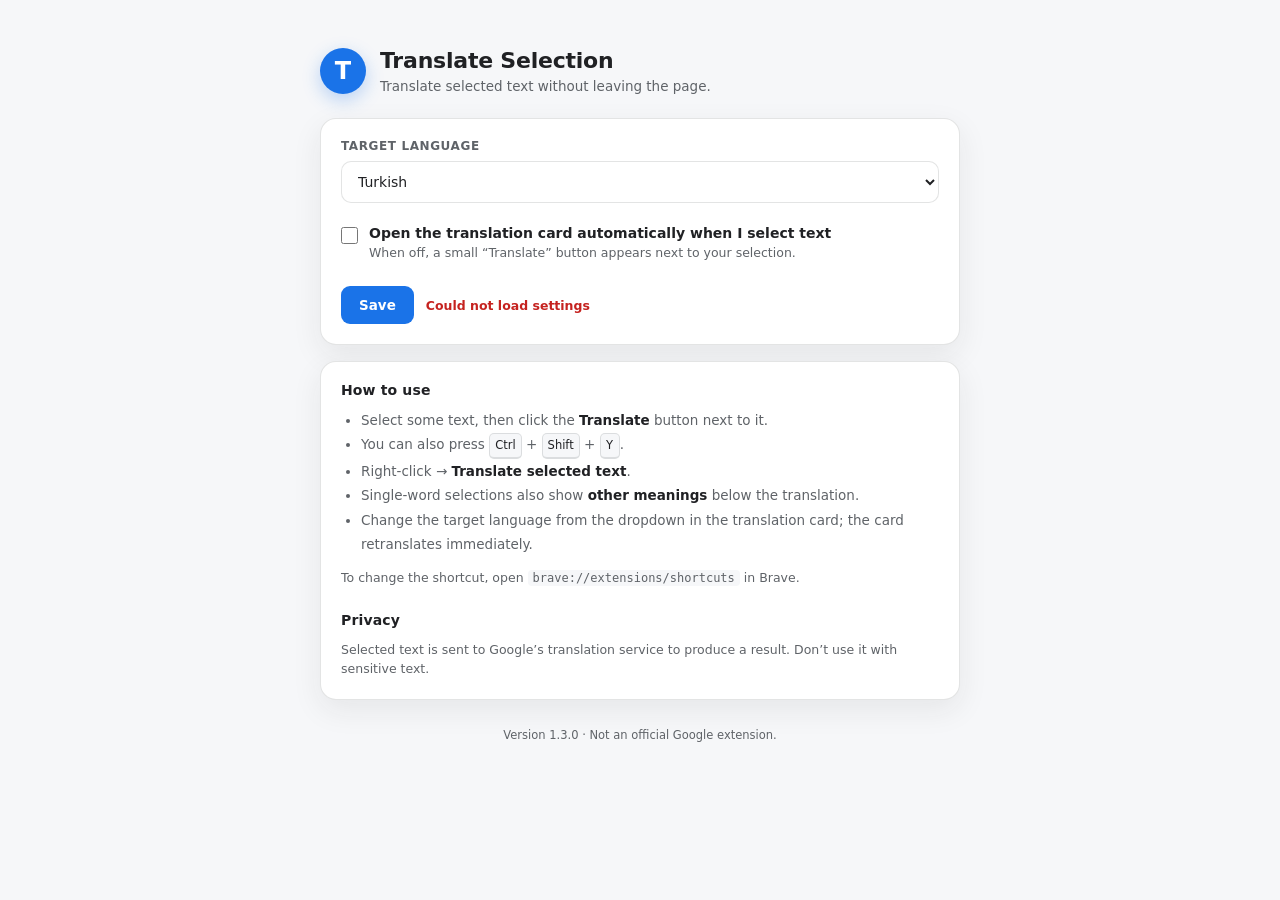
==== options.html @ 26d87099 "Add quick target language switching from the translation card (v1.3.0)" ====
<!doctype html>
<html lang="en">
  <head>
    <meta charset="utf-8" />
    <meta name="viewport" content="width=device-width, initial-scale=1" />
    <title>Translate Selection — Settings</title>
    <link rel="stylesheet" href="options.css" />
  </head>
  <body>
    <main class="wrap">
      <header class="hero">
        <div class="logo" aria-hidden="true">T</div>
        <div>
          <h1>Translate Selection</h1>
          <p>Translate selected text without leaving the page.</p>
        </div>
      </header>

      <section class="card">
        <label class="field" for="targetLang">
          <span class="field-label">Target language</span>
          <select id="targetLang"></select>
        </label>

        <label class="check">
          <input id="autoTranslate" type="checkbox" />
          <span>
            <span class="check-title">
              Open the translation card automatically when I select text
            </span>
            <span class="check-hint">
              When off, a small “Translate” button appears next to your selection.
            </span>
          </span>
        </label>

        <div class="actions">
          <button id="save" class="save" type="button">Save</button>
          <span id="status" class="status" role="status" aria-live="polite"></span>
        </div>
      </section>

      <section class="card help">
        <h2>How to use</h2>
        <ul>
          <li>Select some text, then click the <strong>Translate</strong> button next to it.</li>
          <li>
            You can also press <kbd>Ctrl</kbd> + <kbd>Shift</kbd> + <kbd>Y</kbd>.
          </li>
          <li>Right-click → <strong>Translate selected text</strong>.</li>
          <li>
            Single-word selections also show <strong>other meanings</strong> below
            the translation.
          </li>
          <li>
            Change the target language from the dropdown in the translation
            card; the card retranslates immediately.
          </li>
        </ul>
        <p class="note">
          To change the shortcut, open
          <code>brave://extensions/shortcuts</code> in Brave.
        </p>

        <h2>Privacy</h2>
        <p class="note">
          Selected text is sent to Google’s translation service to produce a
          result. Don’t use it with sensitive text.
        </p>
      </section>

      <footer class="foot">
        Version 1.3.0 · Not an official Google extension.
      </footer>
    </main>

    <script src="languages.js"></script>
    <script src="options.js"></script>
  </body>
</html>
---- options.css ----
:root {
  color-scheme: light dark;
  --bg: #f6f7f9;
  --card: #ffffff;
  --text: #202124;
  --muted: #5f6368;
  --border: rgba(60, 64, 67, 0.14);
  --accent: #1a73e8;
  --accent-strong: #1765cc;
  --shadow: 0 10px 30px rgba(32, 33, 36, 0.08);
}

@media (prefers-color-scheme: dark) {
  :root {
    --bg: #17181a;
    --card: #202124;
    --text: #e8eaed;
    --muted: #9aa0a6;
    --border: rgba(255, 255, 255, 0.12);
    --accent: #8ab4f8;
    --accent-strong: #aecbfa;
    --shadow: 0 10px 30px rgba(0, 0, 0, 0.4);
  }
}

* {
  box-sizing: border-box;
}

body {
  margin: 0;
  background: var(--bg);
  color: var(--text);
  font-family: "Segoe UI", system-ui, -apple-system, Roboto, Arial, sans-serif;
  -webkit-font-smoothing: antialiased;
}

.wrap {
  width: min(640px, calc(100% - 32px));
  margin: 0 auto;
  padding: 48px 0 64px;
}

.hero {
  display: flex;
  align-items: center;
  gap: 14px;
  margin-bottom: 24px;
}

.logo {
  display: grid;
  place-items: center;
  width: 46px;
  height: 46px;
  flex: none;
  border-radius: 50%;
  background: var(--accent);
  color: #fff;
  font-size: 24px;
  font-weight: 700;
  box-shadow: 0 6px 18px rgba(26, 115, 232, 0.28);
}

.hero h1 {
  margin: 0 0 3px;
  font-size: 22px;
  line-height: 1.2;
  letter-spacing: -0.01em;
}

.hero p {
  margin: 0;
  color: var(--muted);
  font-size: 13.5px;
}

.card {
  margin-bottom: 16px;
  padding: 20px;
  border: 1px solid var(--border);
  border-radius: 16px;
  background: var(--card);
  box-shadow: var(--shadow);
}

.field {
  display: block;
}

.field-label {
  display: block;
  margin-bottom: 8px;
  color: var(--muted);
  font-size: 12px;
  font-weight: 700;
  letter-spacing: 0.05em;
  text-transform: uppercase;
}

select {
  width: 100%;
  height: 42px;
  padding: 0 12px;
  border: 1px solid var(--border);
  border-radius: 10px;
  background: var(--card);
  color: var(--text);
  font: inherit;
  font-size: 14px;
  outline: none;
  cursor: pointer;
}

select:focus-visible {
  border-color: var(--accent);
  box-shadow: 0 0 0 3px rgba(26, 115, 232, 0.16);
}

.check {
  display: flex;
  align-items: flex-start;
  gap: 11px;
  margin-top: 22px;
  cursor: pointer;
}

.check input {
  width: 17px;
  height: 17px;
  margin: 2px 0 0;
  accent-color: var(--accent);
  flex: none;
  cursor: pointer;
}

.check-title {
  display: block;
  font-size: 14px;
  font-weight: 600;
}

.check-hint {
  display: block;
  margin-top: 3px;
  color: var(--muted);
  font-size: 12.5px;
  line-height: 1.45;
}

.actions {
  display: flex;
  align-items: center;
  gap: 12px;
  margin-top: 24px;
}

.save {
  height: 38px;
  padding: 0 18px;
  border: 0;
  border-radius: 9px;
  background: var(--accent);
  color: #fff;
  font: inherit;
  font-size: 13.5px;
  font-weight: 600;
  cursor: pointer;
  transition: background-color 0.15s ease, transform 0.1s ease;
}

.save:hover {
  background: var(--accent-strong);
}

.save:active {
  transform: scale(0.98);
}

.save:disabled {
  opacity: 0.6;
  cursor: default;
}

.save:focus-visible {
  outline: 2px solid var(--accent);
  outline-offset: 3px;
}

.status {
  color: #188038;
  font-size: 12.5px;
  font-weight: 600;
  opacity: 0;
  transition: opacity 0.18s ease;
}

.status.show {
  opacity: 1;
}

.status.error {
  color: #c5221f;
}

.help h2 {
  margin: 0 0 10px;
  font-size: 14px;
  letter-spacing: 0.01em;
}

.help h2:not(:first-child) {
  margin-top: 24px;
}

.help ul {
  margin: 0;
  padding-left: 20px;
  color: var(--muted);
  font-size: 13.5px;
  line-height: 1.8;
}

.help strong {
  color: var(--text);
}

kbd {
  display: inline-block;
  min-width: 20px;
  padding: 1px 5px;
  border: 1px solid var(--border);
  border-bottom-width: 2px;
  border-radius: 5px;
  background: var(--bg);
  color: var(--text);
  font-family: inherit;
  font-size: 11.5px;
  text-align: center;
}

code {
  padding: 1px 5px;
  border-radius: 4px;
  background: var(--bg);
  font-family: ui-monospace, Consolas, monospace;
  font-size: 12px;
}

.note {
  margin: 12px 0 0;
  color: var(--muted);
  font-size: 12.5px;
  line-height: 1.55;
}

.foot {
  margin-top: 28px;
  color: var(--muted);
  font-size: 11.5px;
  text-align: center;
}
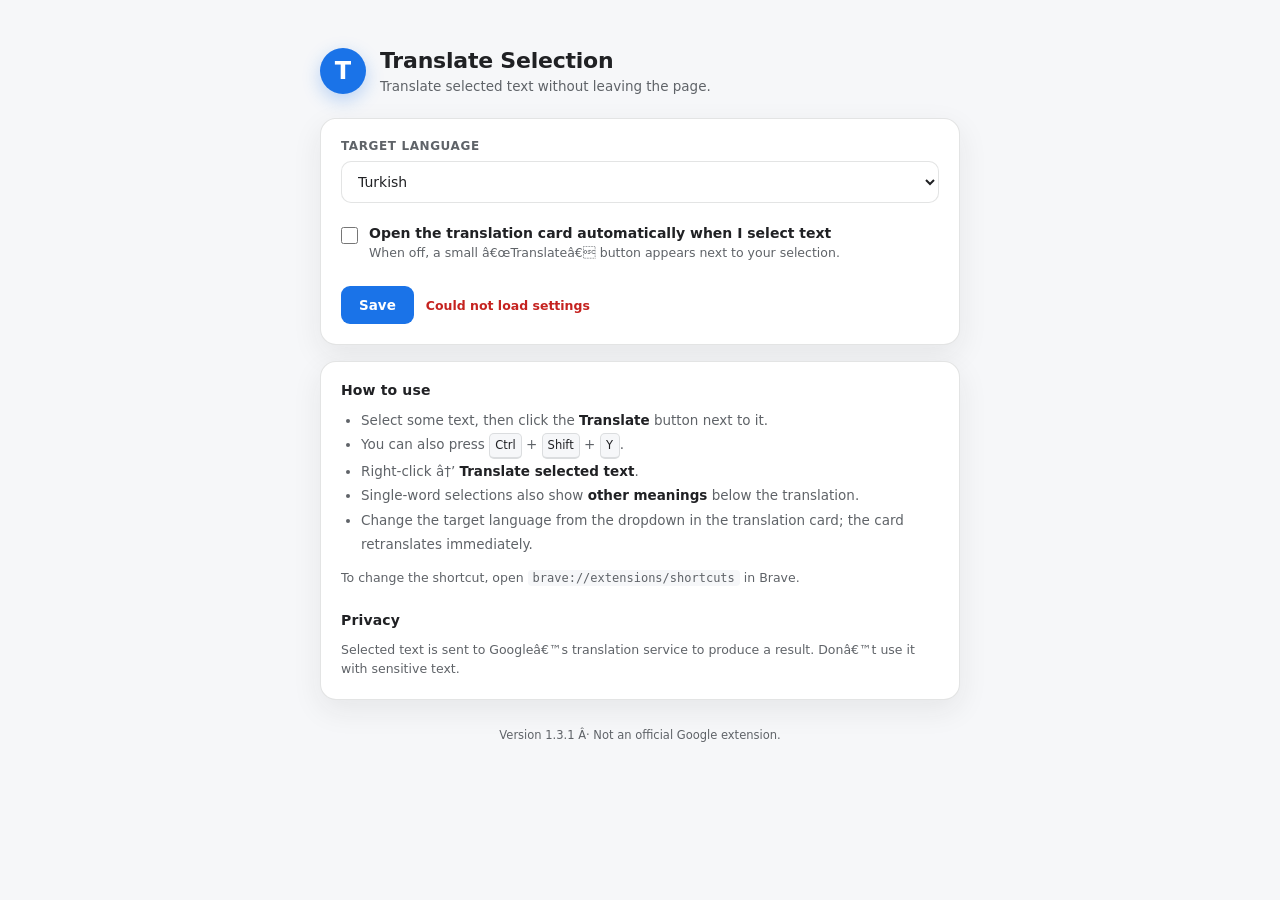
==== commit 3814283a: "Polish target language picker (v1.3.1)" ====
--- a/options.html
+++ b/options.html
@@ -3,7 +3,7 @@
   <head>
     <meta charset="utf-8" />
     <meta name="viewport" content="width=device-width, initial-scale=1" />
-    <title>Translate Selection — Settings</title>
+    <title>Translate Selection â€” Settings</title>
     <link rel="stylesheet" href="options.css" />
   </head>
   <body>
@@ -29,7 +29,7 @@
               Open the translation card automatically when I select text
             </span>
             <span class="check-hint">
-              When off, a small “Translate” button appears next to your selection.
+              When off, a small â€œTranslateâ€ button appears next to your selection.
             </span>
           </span>
         </label>
@@ -47,7 +47,7 @@
           <li>
             You can also press <kbd>Ctrl</kbd> + <kbd>Shift</kbd> + <kbd>Y</kbd>.
           </li>
-          <li>Right-click → <strong>Translate selected text</strong>.</li>
+          <li>Right-click â†’ <strong>Translate selected text</strong>.</li>
           <li>
             Single-word selections also show <strong>other meanings</strong> below
             the translation.
@@ -64,13 +64,13 @@
 
         <h2>Privacy</h2>
         <p class="note">
-          Selected text is sent to Google’s translation service to produce a
-          result. Don’t use it with sensitive text.
+          Selected text is sent to Googleâ€™s translation service to produce a
+          result. Donâ€™t use it with sensitive text.
         </p>
       </section>
 
       <footer class="foot">
-        Version 1.3.0 · Not an official Google extension.
+        Version 1.3.1 Â· Not an official Google extension.
       </footer>
     </main>
 
@@ -78,3 +78,4 @@
     <script src="options.js"></script>
   </body>
 </html>
+
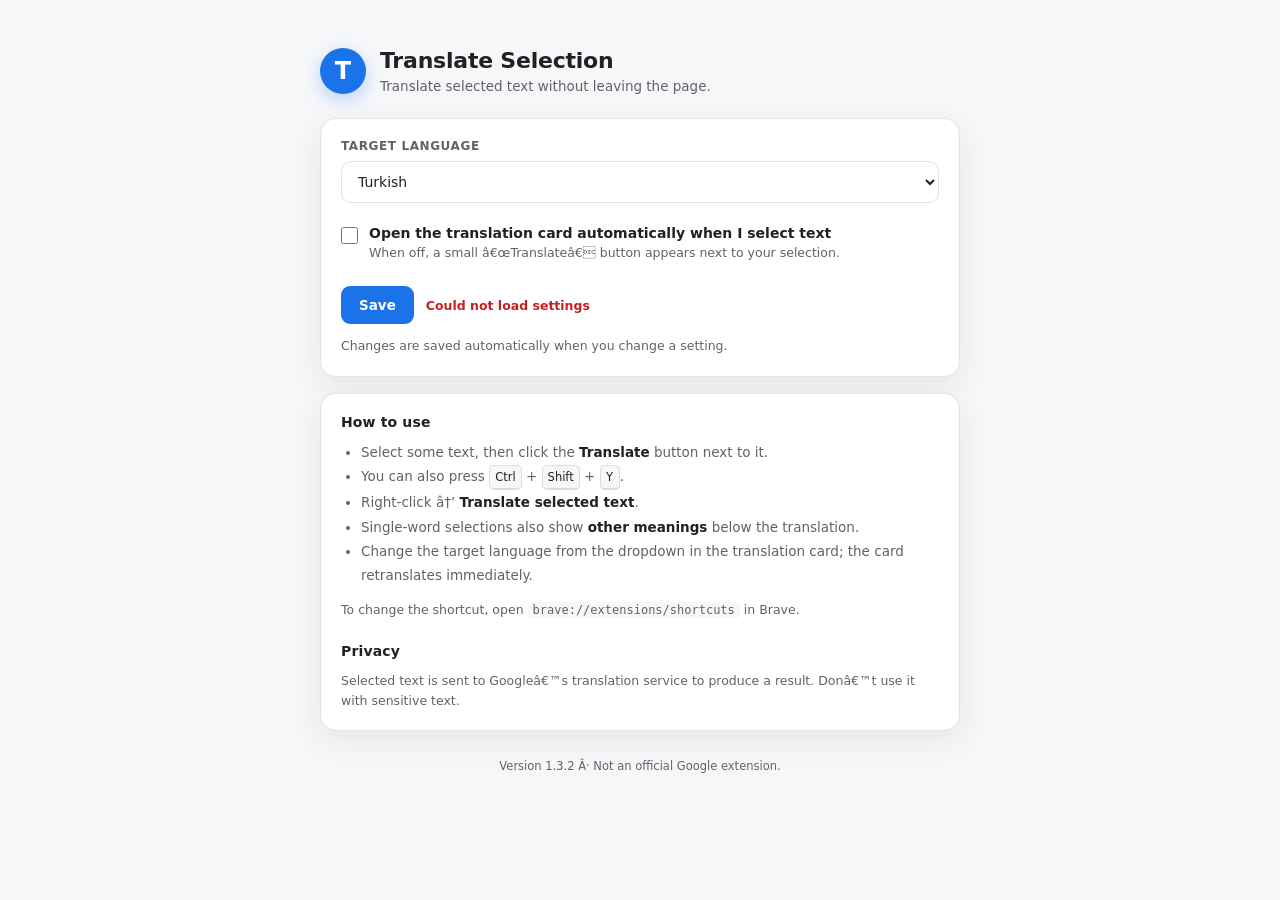
==== commit b59ebb53: "Make settings auto-save and fix mock target language (v1.3.2)" ====
--- a/options.html
+++ b/options.html
@@ -38,6 +38,7 @@
           <button id="save" class="save" type="button">Save</button>
           <span id="status" class="status" role="status" aria-live="polite"></span>
         </div>
+        <p class="note">Changes are saved automatically when you change a setting.</p>
       </section>
 
       <section class="card help">
@@ -70,7 +71,7 @@
       </section>
 
       <footer class="foot">
-        Version 1.3.1 Â· Not an official Google extension.
+        Version 1.3.2 Â· Not an official Google extension.
       </footer>
     </main>
 
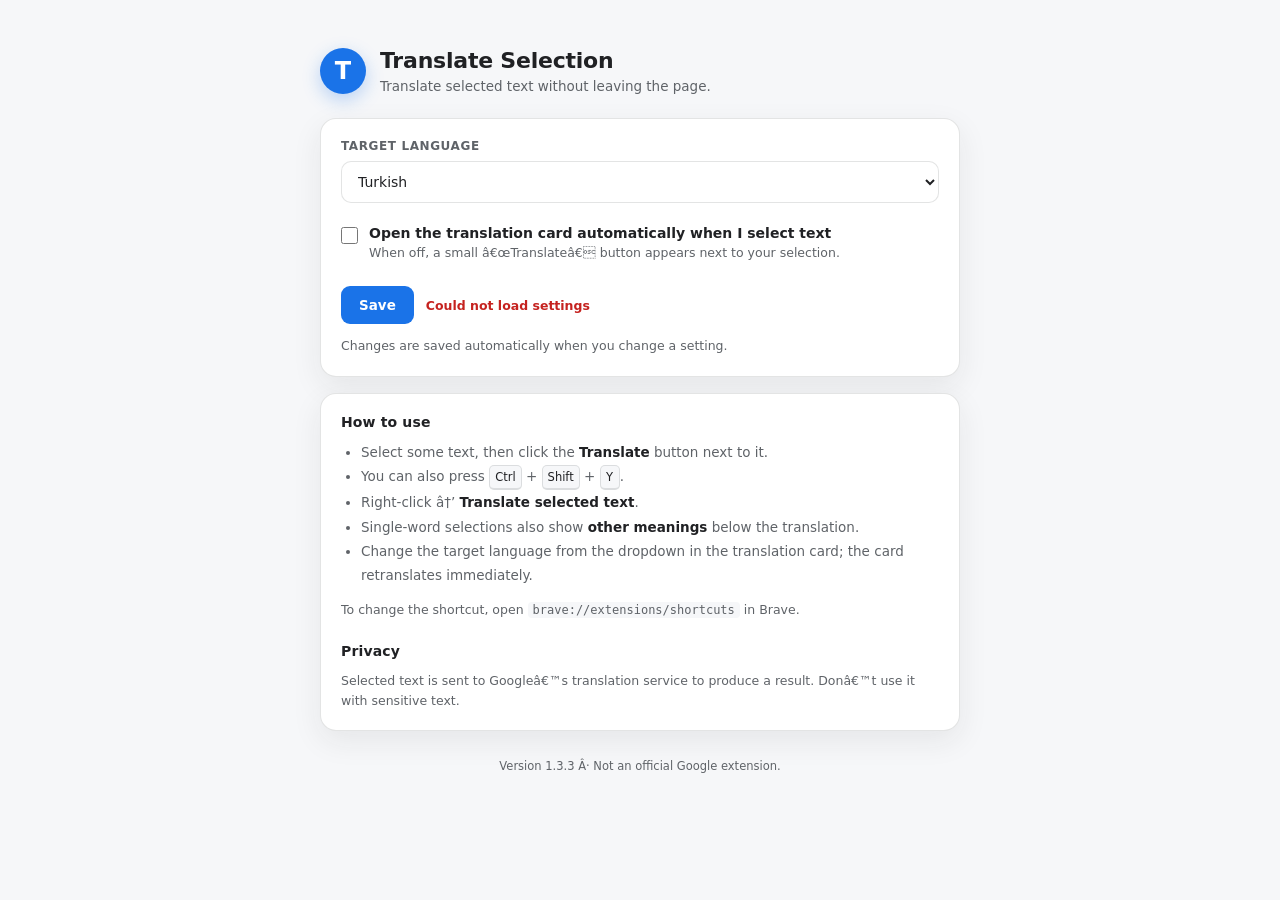
==== commit d83e233e: "Show meanings in all target languages and make harness use live data (v1.3.3)" ====
--- a/options.html
+++ b/options.html
@@ -71,7 +71,7 @@
       </section>
 
       <footer class="foot">
-        Version 1.3.2 Â· Not an official Google extension.
+        Version 1.3.3 Â· Not an official Google extension.
       </footer>
     </main>
 
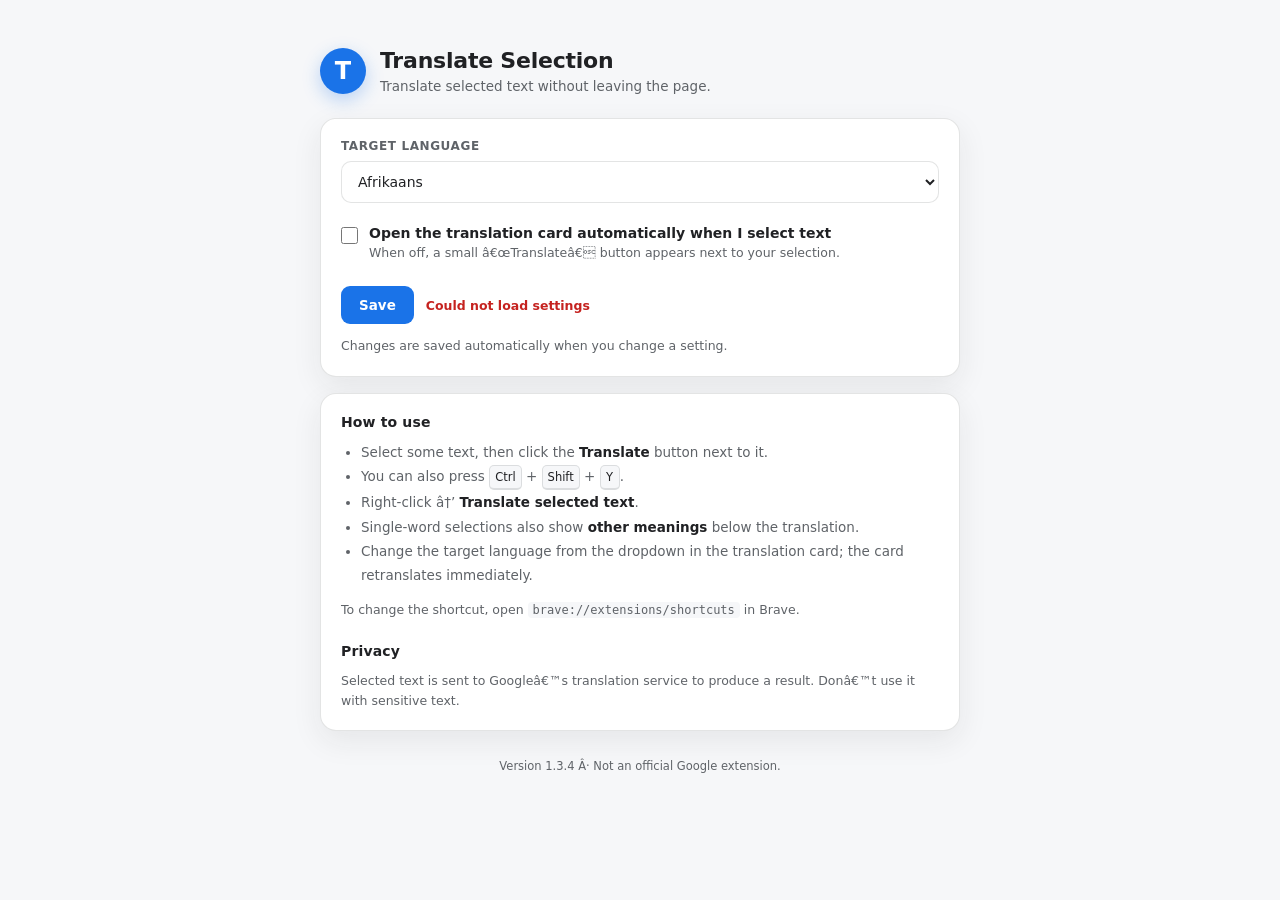
==== commit 40d50d76: "Sort target languages alphabetically (v1.3.4)" ====
--- a/options.html
+++ b/options.html
@@ -71,7 +71,7 @@
       </section>
 
       <footer class="foot">
-        Version 1.3.3 Â· Not an official Google extension.
+        Version 1.3.4 Â· Not an official Google extension.
       </footer>
     </main>
 
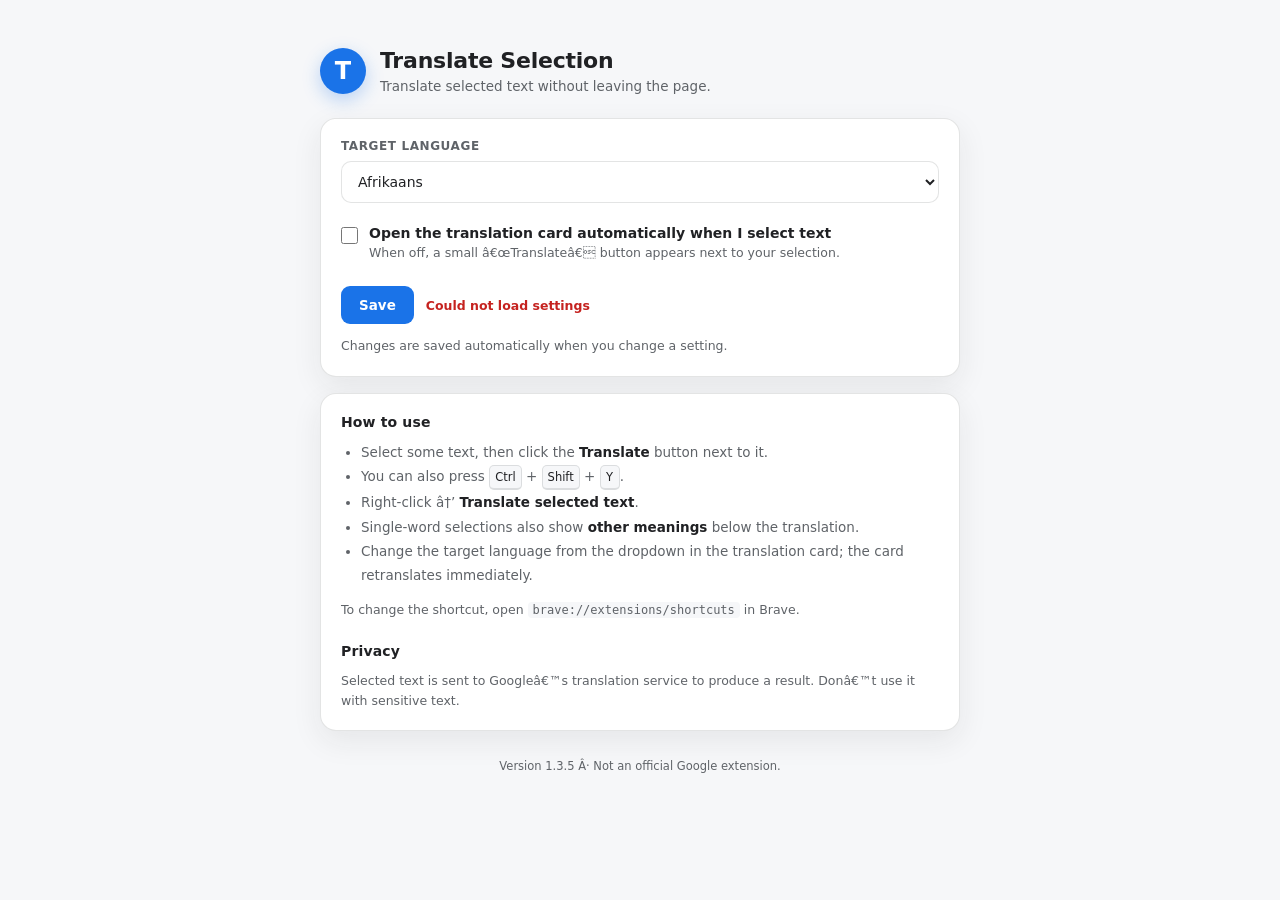
==== commit 4e82b1d7: "Match the translate button surface to the card theme (v1.3.5)" ====
--- a/options.html
+++ b/options.html
@@ -71,7 +71,7 @@
       </section>
 
       <footer class="foot">
-        Version 1.3.4 Â· Not an official Google extension.
+        Version 1.3.5 Â· Not an official Google extension.
       </footer>
     </main>
 
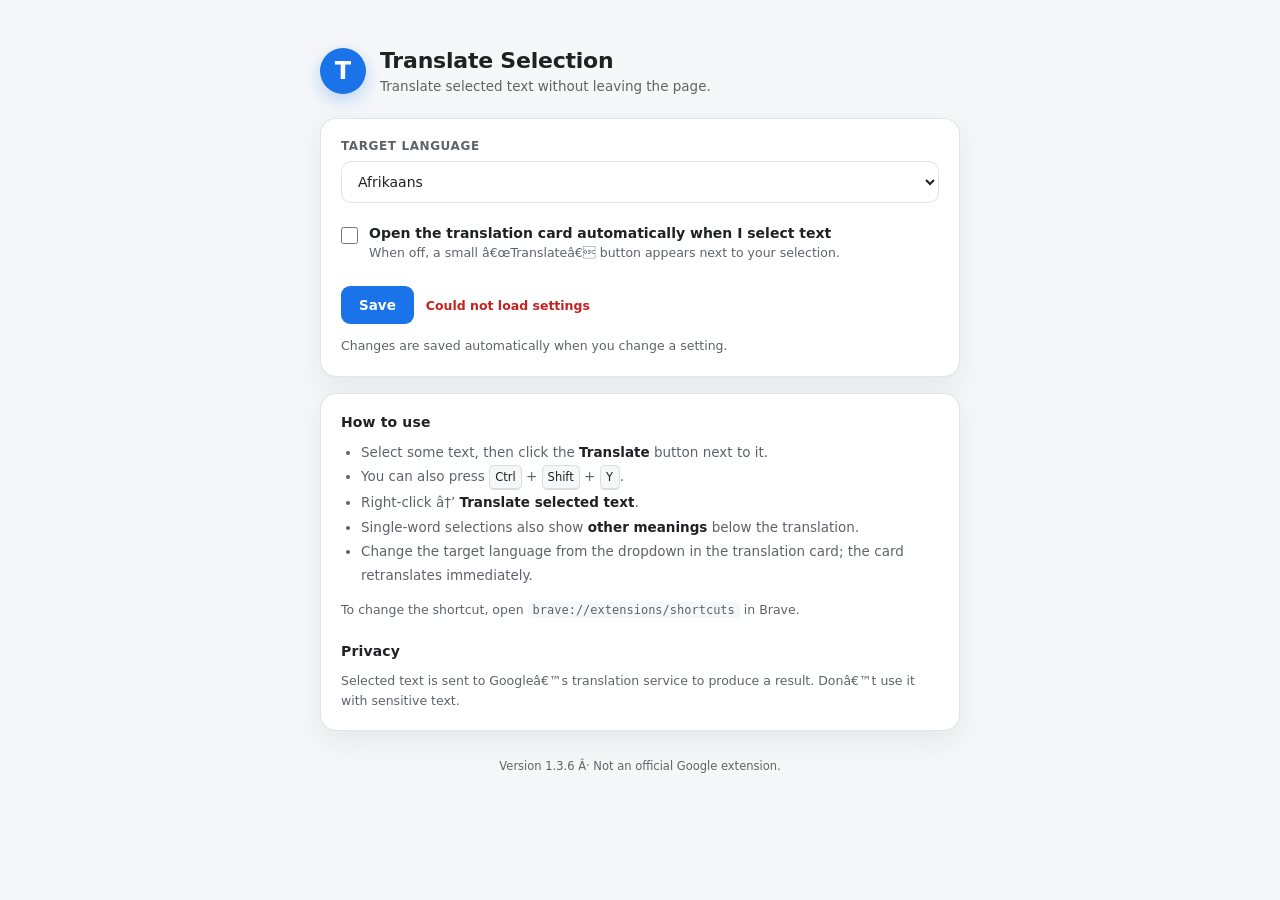
==== commit 0ce1db0e: "Start a parallel retry when the first translation is slow (v1.3.6)" ====
--- a/options.html
+++ b/options.html
@@ -71,7 +71,7 @@
       </section>
 
       <footer class="foot">
-        Version 1.3.5 Â· Not an official Google extension.
+        Version 1.3.6 Â· Not an official Google extension.
       </footer>
     </main>
 
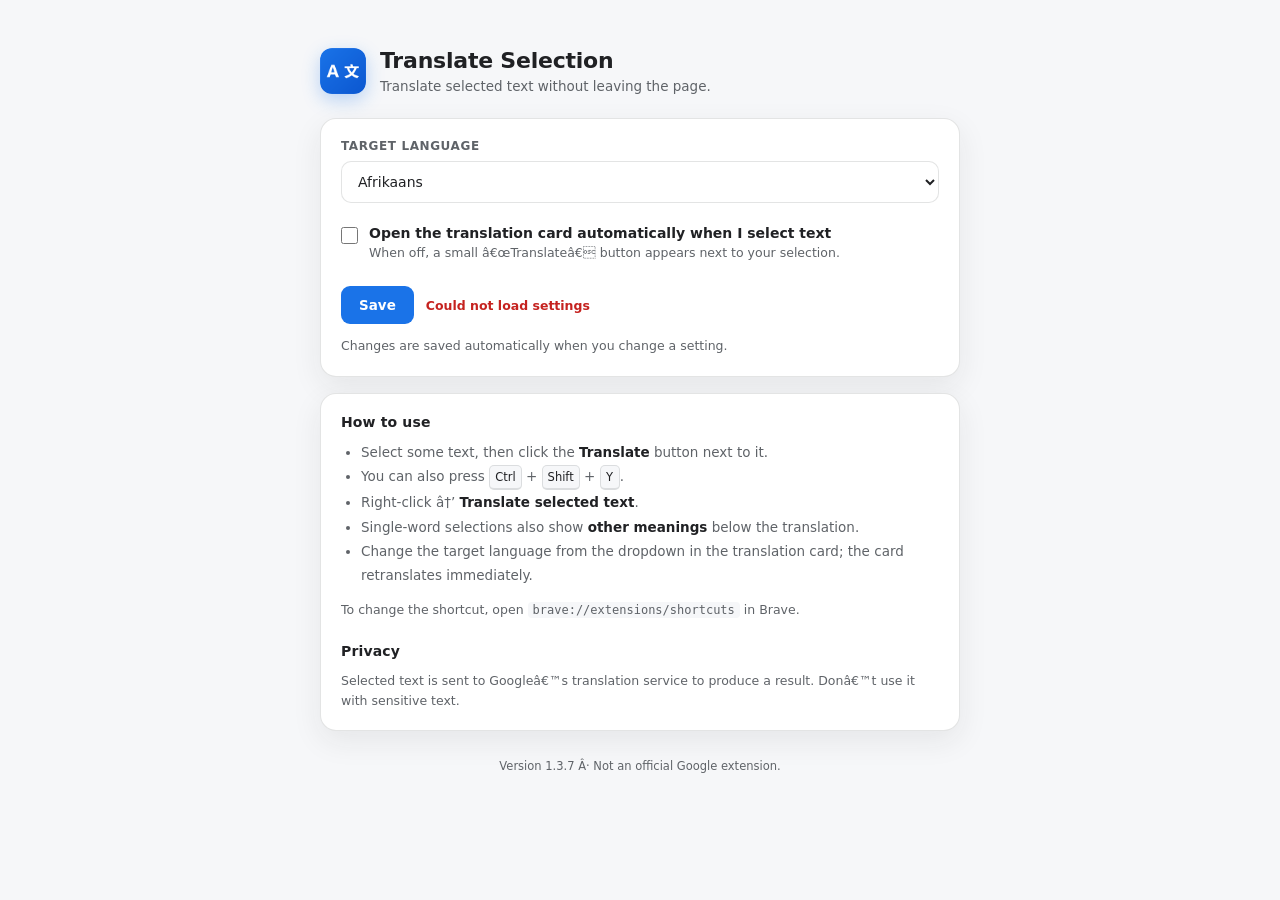
==== commit 05fbbe71: "Warm up translation connection and add the new A/文 logo (v1.3.7)" ====
--- a/options.html
+++ b/options.html
@@ -9,7 +9,12 @@
   <body>
     <main class="wrap">
       <header class="hero">
-        <div class="logo" aria-hidden="true">T</div>
+        <img
+          class="logo"
+          src="icons/icon128.png"
+          alt=""
+          aria-hidden="true"
+        />
         <div>
           <h1>Translate Selection</h1>
           <p>Translate selected text without leaving the page.</p>
@@ -71,7 +76,7 @@
       </section>
 
       <footer class="foot">
-        Version 1.3.6 Â· Not an official Google extension.
+        Version 1.3.7 Â· Not an official Google extension.
       </footer>
     </main>
 
--- a/options.css
+++ b/options.css
@@ -49,16 +49,12 @@
 }
 
 .logo {
-  display: grid;
-  place-items: center;
+  display: block;
   width: 46px;
   height: 46px;
   flex: none;
-  border-radius: 50%;
-  background: var(--accent);
-  color: #fff;
-  font-size: 24px;
-  font-weight: 700;
+  border-radius: 12px;
+  object-fit: contain;
   box-shadow: 0 6px 18px rgba(26, 115, 232, 0.28);
 }
 
